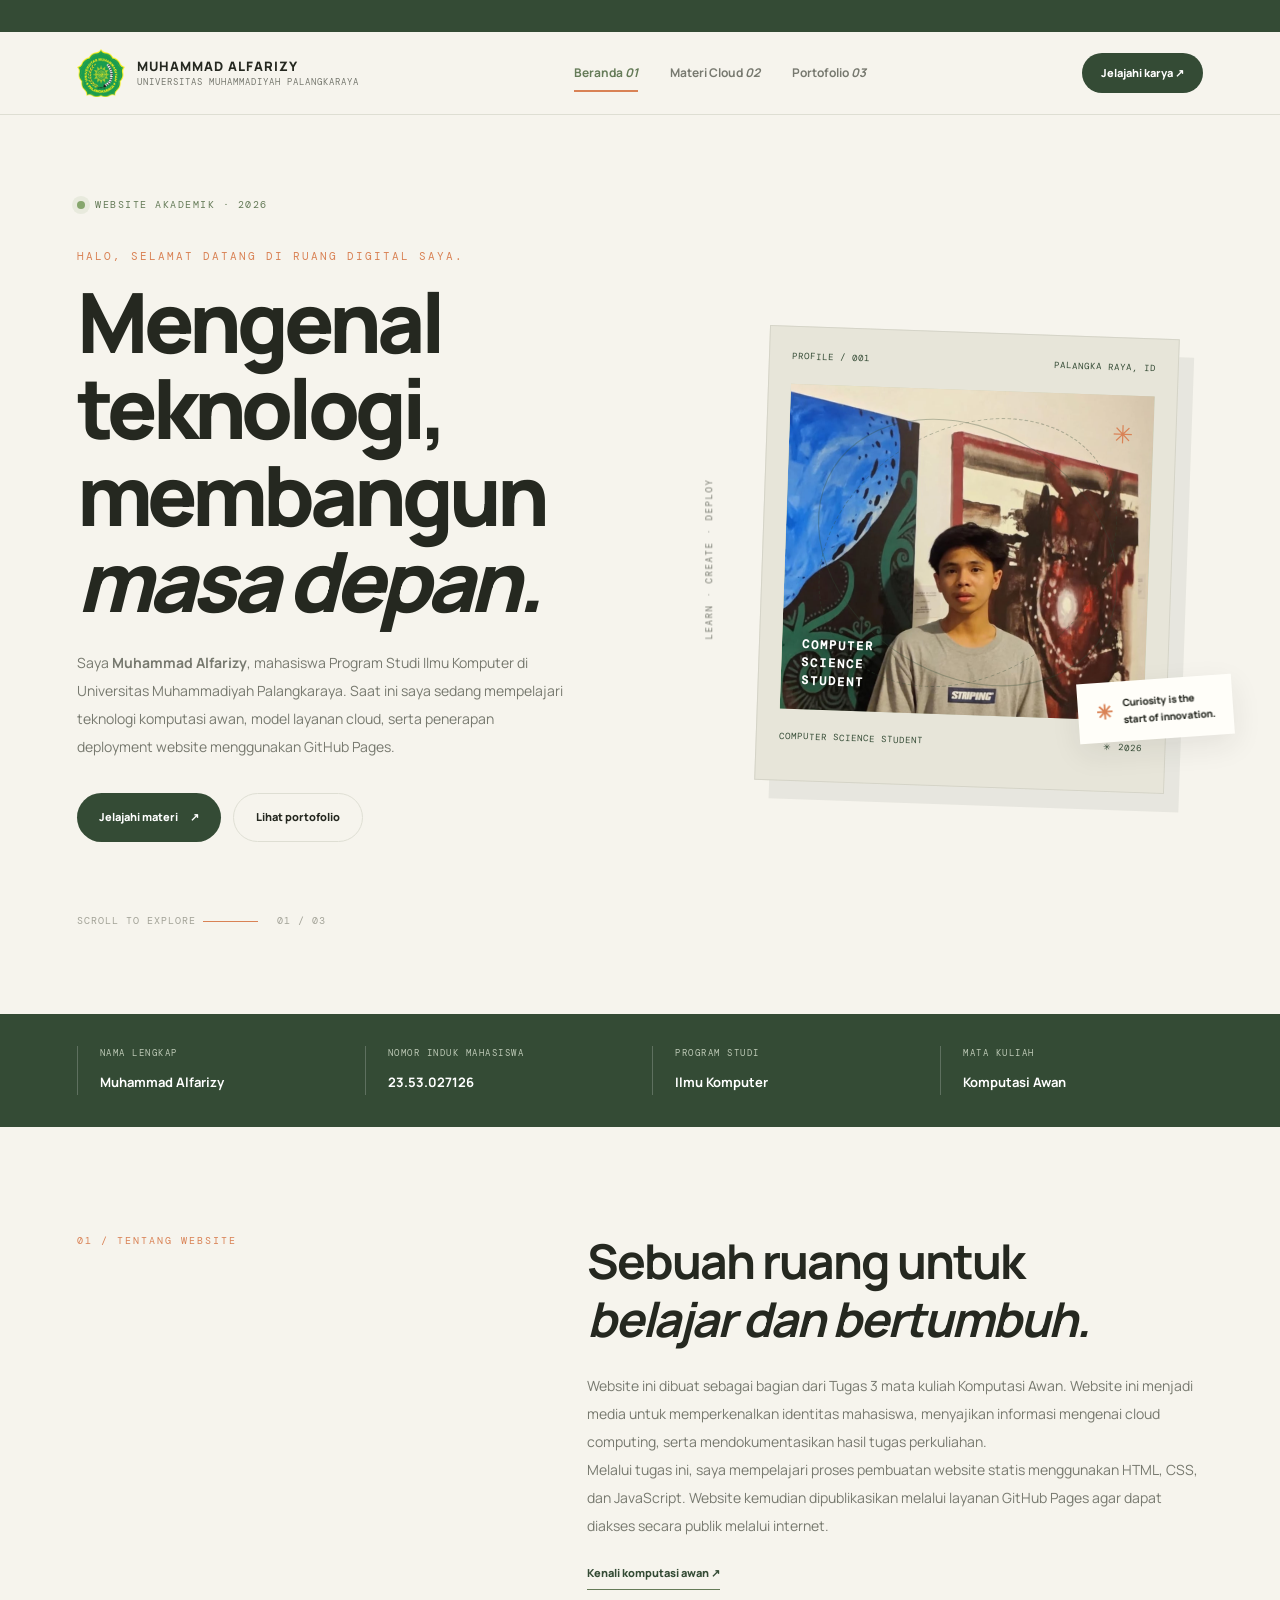
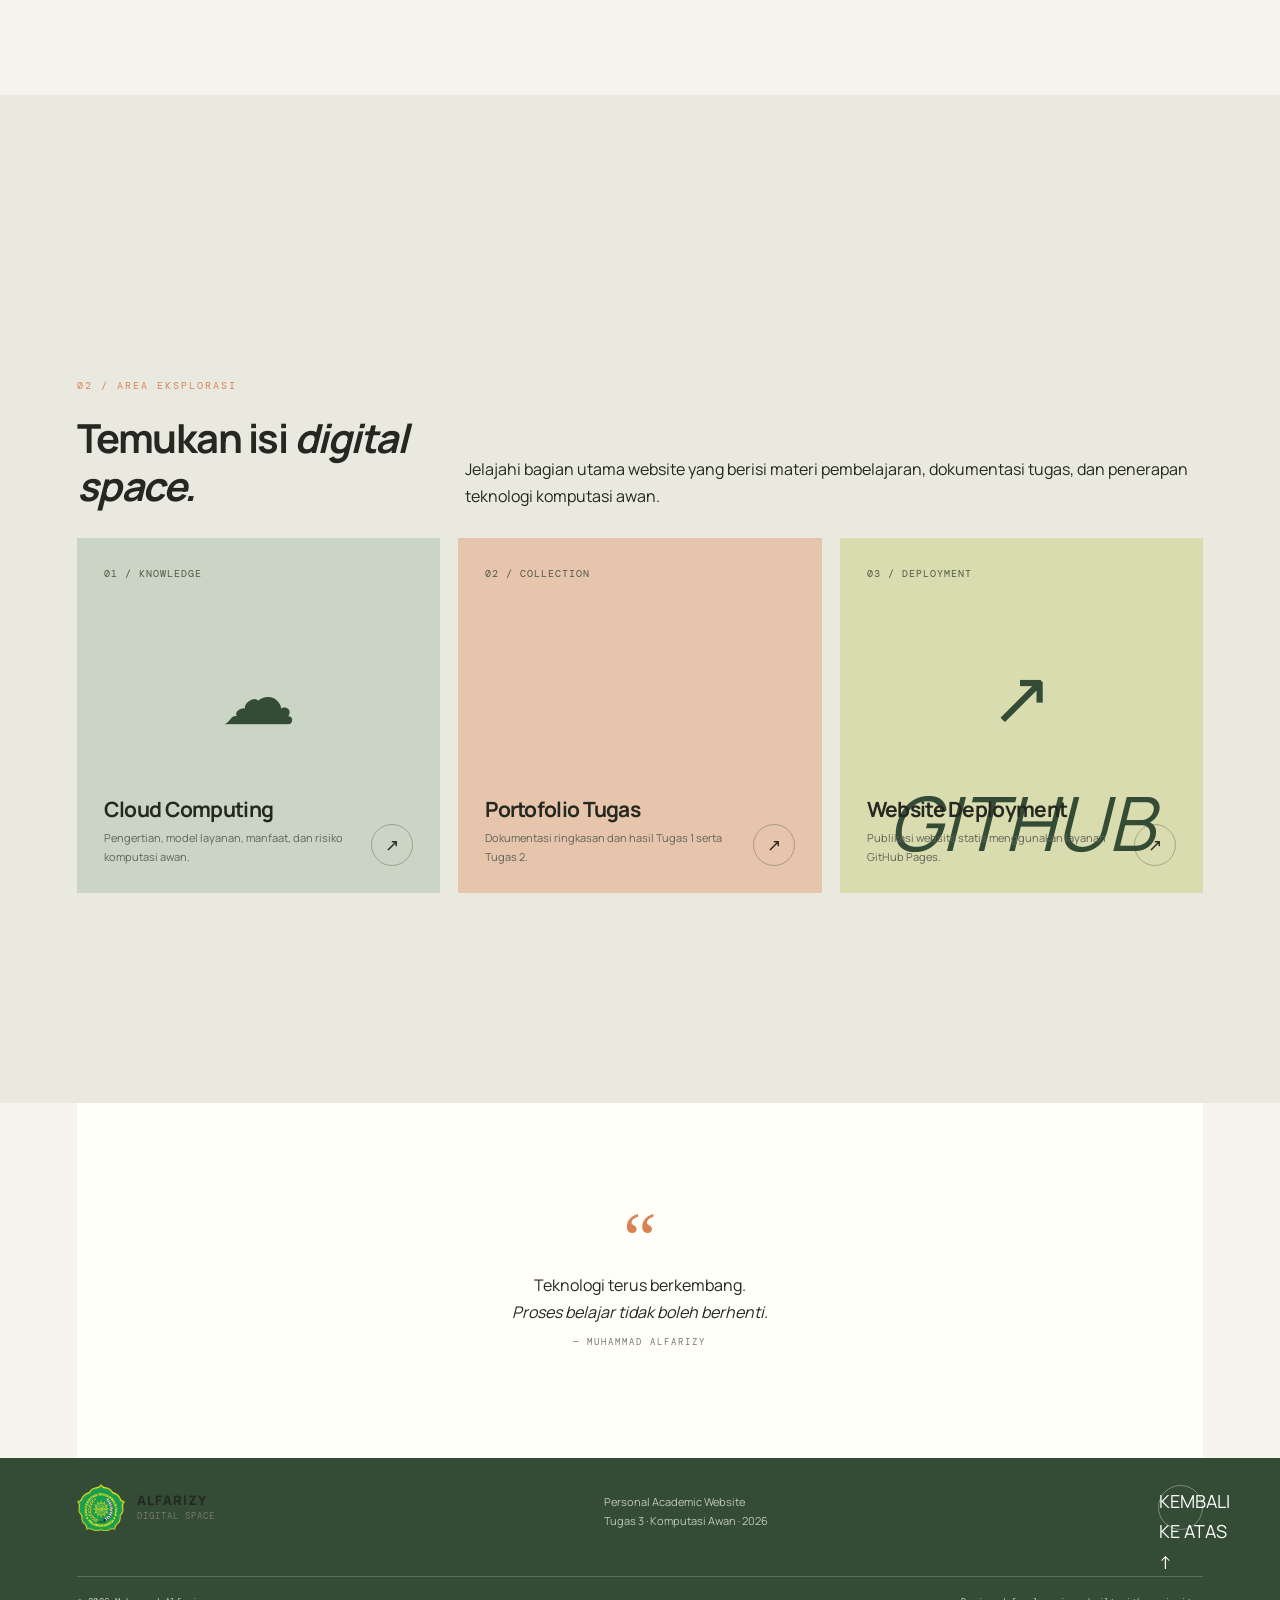
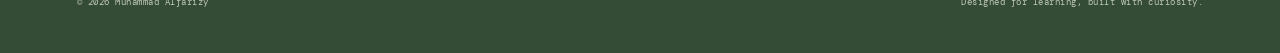
==== index.html @ 3a159091 "Add files via upload" ====
<!DOCTYPE html>
<html lang="id">
<head>
    <meta charset="UTF-8">
    <meta name="viewport" content="width=device-width, initial-scale=1.0">

    <meta name="description" content="Website akademik Muhammad Alfarizy, mahasiswa Ilmu Komputer Universitas Muhammadiyah Palangkaraya, untuk Tugas 3 mata kuliah Komputasi Awan.">

    <meta name="author" content="Muhammad Alfarizy">

    <title>Muhammad Alfarizy | Digital Space</title>

    <!-- GOOGLE FONTS -->
    <link rel="preconnect" href="https://fonts.googleapis.com">
    <link rel="preconnect" href="https://fonts.gstatic.com" crossorigin>

    <link href="https://fonts.googleapis.com/css2?family=DM+Mono:wght@400;500&family=Manrope:wght@400;500;600;700;800&display=swap" rel="stylesheet">

    <!-- CSS -->
    <link rel="stylesheet" href="assets/css/style.css">
</head>

<body id="top">

<div class="topline"></div>

<!-- HEADER -->
<header class="header">

    <nav class="nav wrap" aria-label="Navigasi utama">

        <!-- LOGO KAMPUS DAN IDENTITAS -->
        <a class="logo" href="index.html">

            <img
                src="assets/images/logo.png"
                alt="Logo Universitas Muhammadiyah Palangkaraya"
                class="campus-logo"
            >

            <span class="logo-text">
                MUHAMMAD ALFARIZY
                <small>UNIVERSITAS MUHAMMADIYAH PALANGKARAYA</small>
            </span>

        </a>

        <!-- TOMBOL MENU MOBILE -->
        <button
            class="menu-toggle"
            type="button"
            aria-label="Buka menu"
            aria-expanded="false">
            ☰
        </button>

        <!-- NAVIGASI -->
        <div class="nav-links">

            <a class="active" href="index.html">
                Beranda <i>01</i>
            </a>

            <a href="materi.html">
                Materi Cloud <i>02</i>
            </a>

            <a href="portofolio.html">
                Portofolio <i>03</i>
            </a>

        </div>

        <a class="nav-cta" href="portofolio.html">
            Jelajahi karya <span>↗</span>
        </a>

    </nav>

</header>

<main>

    <!-- HERO SECTION -->
    <section class="hero wrap">

        <div class="hero-main">

            <div class="micro-label">
                <span class="live-dot"></span>
                WEBSITE AKADEMIK · 2026
            </div>

            <p class="hero-kicker">
                HALO, SELAMAT DATANG DI RUANG DIGITAL SAYA.
            </p>

            <h1>
                Mengenal teknologi,<br>
                membangun <em>masa depan.</em>
            </h1>

            <p class="hero-desc">
                Saya <strong>Muhammad Alfarizy</strong>, mahasiswa
                Program Studi Ilmu Komputer di Universitas
                Muhammadiyah Palangkaraya. Saat ini saya sedang
                mempelajari teknologi komputasi awan, model layanan
                cloud, serta penerapan deployment website menggunakan
                GitHub Pages.
            </p>

            <div class="hero-buttons">

                <a class="btn btn-dark" href="materi.html">
                    Jelajahi materi <span>↗</span>
                </a>

                <a class="btn btn-line" href="portofolio.html">
                    Lihat portofolio
                </a>

            </div>

            <div class="hero-index">

                <span>SCROLL TO EXPLORE</span>

                <span class="scroll-line"></span>

                <span>01 / 03</span>

            </div>

        </div>

        <!-- FOTO PROFIL -->
        <div class="hero-side">

            <div class="visual-frame">

                <div class="frame-top">
                    <span>PROFILE / 001</span>
                    <span>PALANGKA RAYA, ID</span>
                </div>

                <div class="portrait-area">

                    <div class="portrait-orbit orbit-a"></div>
                    <div class="portrait-orbit orbit-b"></div>

                    <img
                        src="assets/images/foto alfarizyy.jpeg"
                        alt="Foto profil Muhammad Alfarizy"
                        class="profile-photo"
                    >

                    <div class="portrait-caption">
                        COMPUTER<br>
                        SCIENCE<br>
                        STUDENT
                    </div>

                    <div class="tiny-star">✳</div>

                </div>

                <div class="frame-bottom">
                    <span>COMPUTER SCIENCE STUDENT</span>
                    <span>✳ 2026</span>
                </div>

            </div>

            <div class="side-note">

                <span class="note-mark">✳</span>

                <span>
                    Curiosity is the<br>
                    start of innovation.
                </span>

            </div>

            <div class="vertical-text">
                LEARN · CREATE · DEPLOY
            </div>

        </div>

    </section>

    <!-- IDENTITAS MAHASISWA -->
    <section class="identity-band">

        <div class="wrap identity-grid">

            <div>
                <span class="data-label">NAMA LENGKAP</span>
                <strong>Muhammad Alfarizy</strong>
            </div>

            <div>
                <span class="data-label">NOMOR INDUK MAHASISWA</span>
                <strong>23.53.027126</strong>
            </div>

            <div>
                <span class="data-label">PROGRAM STUDI</span>
                <strong>Ilmu Komputer</strong>
            </div>

            <div>
                <span class="data-label">MATA KULIAH</span>
                <strong>Komputasi Awan</strong>
            </div>

        </div>

    </section>

    <!-- TENTANG WEBSITE -->
    <section class="about wrap section-space">

        <div class="section-tag">
            <span>01</span> / TENTANG WEBSITE
        </div>

        <div class="about-content">

            <h2>
                Sebuah ruang untuk<br>
                <em>belajar dan bertumbuh.</em>
            </h2>

            <div class="about-copy">

                <p>
                    Website ini dibuat sebagai bagian dari Tugas 3
                    mata kuliah Komputasi Awan. Website ini menjadi
                    media untuk memperkenalkan identitas mahasiswa,
                    menyajikan informasi mengenai cloud computing,
                    serta mendokumentasikan hasil tugas perkuliahan.
                </p>

                <p>
                    Melalui tugas ini, saya mempelajari proses
                    pembuatan website statis menggunakan HTML,
                    CSS, dan JavaScript. Website kemudian
                    dipublikasikan melalui layanan GitHub Pages
                    agar dapat diakses secara publik melalui internet.
                </p>

                <a class="under-link" href="materi.html">
                    Kenali komputasi awan <span>↗</span>
                </a>

            </div>

        </div>

    </section>

    <!-- AREA EKSPLORASI -->
    <section class="explore">

        <div class="wrap section-space">

            <div class="section-heading">

                <div>

                    <div class="section-tag">
                        <span>02</span> / AREA EKSPLORASI
                    </div>

                    <h2>
                        Temukan isi <em>digital space.</em>
                    </h2>

                </div>

                <p>
                    Jelajahi bagian utama website yang berisi
                    materi pembelajaran, dokumentasi tugas,
                    dan penerapan teknologi komputasi awan.
                </p>

            </div>

            <div class="explore-grid">

                <!-- KARTU MATERI CLOUD -->
                <a class="explore-card card-blue" href="materi.html">

                    <div class="card-number">
                        01 / KNOWLEDGE
                    </div>

                    <div class="card-art cloud-art">
                        <span>☁</span>
                        <i></i>
                        <b></b>
                    </div>

                    <div class="card-bottom">

                        <div>

                            <h3>Cloud Computing</h3>

                            <p>
                                Pengertian, model layanan,
                                manfaat, dan risiko komputasi awan.
                            </p>

                        </div>

                        <span class="circle-arrow">↗</span>

                    </div>

                </a>

                <!-- KARTU PORTOFOLIO -->
                <a class="explore-card card-orange" href="portofolio.html">

                    <div class="card-number">
                        02 / COLLECTION
                    </div>

                    <div class="card-art stack-art">
                        <span></span>
                        <span></span>
                        <span></span>
                    </div>

                    <div class="card-bottom">

                        <div>

                            <h3>Portofolio Tugas</h3>

                            <p>
                                Dokumentasi ringkasan dan hasil
                                Tugas 1 serta Tugas 2.
                            </p>

                        </div>

                        <span class="circle-arrow">↗</span>

                    </div>

                </a>

                <!-- KARTU DEPLOYMENT -->
                <a
                    class="explore-card card-lime"
                    href="https://pages.github.com/"
                    target="_blank"
                    rel="noopener noreferrer">

                    <div class="card-number">
                        03 / DEPLOYMENT
                    </div>

                    <div class="card-art code-art">

                        <span>↗</span>

                        <i>
                            GITHUB<br>
                            PAGES<br>
                            WEB
                        </i>

                    </div>

                    <div class="card-bottom">

                        <div>

                            <h3>Website Deployment</h3>

                            <p>
                                Publikasi website statis menggunakan
                                layanan GitHub Pages.
                            </p>

                        </div>

                        <span class="circle-arrow">↗</span>

                    </div>

                </a>

            </div>

        </div>

    </section>

    <!-- QUOTE -->
    <section class="quote-section wrap">

        <span class="quote-symbol">“</span>

        <p>
            Teknologi terus berkembang.<br>
            <em>Proses belajar tidak boleh berhenti.</em>
        </p>

        <span class="quote-credit">
            — MUHAMMAD ALFARIZY
        </span>

    </section>

</main>

<!-- FOOTER -->
<footer class="footer">

    <div class="wrap footer-main">

        <!-- IDENTITAS FOOTER -->
        <a class="logo footer-logo" href="index.html">

            <img
                src="assets/images/logo.png"
                alt="Logo Universitas Muhammadiyah Palangkaraya"
                class="campus-logo"
            >

            <span class="logo-text">
                ALFARIZY
                <small>DIGITAL SPACE</small>
            </span>

        </a>

        <p>
            Personal Academic Website<br>
            Tugas 3 · Komputasi Awan · 2026
        </p>

        <a class="back-top" href="#top">
            KEMBALI KE ATAS ↑
        </a>

    </div>

    <div class="wrap footer-bottom">

        <span>© 2026 Muhammad Alfarizy</span>

        <span>
            Designed for learning, built with curiosity.
        </span>

    </div>

</footer>

<!-- JAVASCRIPT -->
<script src="assets/js/script.js"></script>

</body>
</html>
---- assets/css/style.css ----
/* =========================================
   MUHAMMAD ALFARIZY - DIGITAL SPACE
   Modern Editorial Portfolio Design
========================================= */

/* 1. ROOT & RESET */
:root {
    --bg: #f6f4ed;
    --paper: #fffef9;
    --ink: #20231f;
    --muted: #777970;
    --green: #657b58;
    --green-dark: #344b35;
    --orange: #d98255;
    --yellow: #e9c96b;
    --line: #deded3;
    --white: #ffffff;
}

* {
    margin: 0;
    padding: 0;
    box-sizing: border-box;
}

html {
    scroll-behavior: smooth;
}

body {
    background: var(--bg);
    color: var(--ink);
    font-family: "Manrope", sans-serif;
    line-height: 1.7;
    overflow-x: hidden;
}

a {
    color: inherit;
    text-decoration: none;
}

button {
    font: inherit;
}

img {
    max-width: 100%;
    display: block;
}

::selection {
    background: var(--green);
    color: white;
}

/* 2. TOPLINE */
.topline {
    min-height: 32px;
    padding: 6px 6%;
    background: var(--green-dark);
    color: white;
    font-family: "DM Mono", monospace;
    font-size: 9px;
    letter-spacing: 1.5px;
    text-align: center;
    text-transform: uppercase;
}

/* 3. HEADER & NAVIGATION */
.header {
    position: sticky;
    top: 0;
    z-index: 100;
    background: rgba(246, 244, 237, 0.94);
    border-bottom: 1px solid var(--line);
    backdrop-filter: blur(14px);
}

.nav {
    width: min(1240px, 88%);
    min-height: 82px;
    margin: auto;
    display: flex;
    align-items: center;
    justify-content: space-between;
    gap: 25px;
}

.logo {
    display: flex;
    align-items: center;
    gap: 11px;
    font-size: 17px;
    font-weight: 800;
    letter-spacing: -0.7px;
}

.logo-icon {
    width: 38px;
    height: 38px;
    display: grid;
    place-items: center;
    background: var(--green-dark);
    color: white;
    font-family: "DM Mono", monospace;
    font-size: 13px;
    border-radius: 50%;
}

.nav-links {
    display: flex;
    align-items: center;
    gap: 34px;
}

.nav-links a {
    color: var(--muted);
    font-size: 12px;
    font-weight: 700;
    transition: color 0.25s ease;
}

.nav-links a:hover,
.nav-links a.active {
    color: var(--green);
}

.nav-cta {
    padding: 11px 19px;
    background: var(--green-dark);
    color: white;
    border-radius: 30px;
    font-size: 11px;
    font-weight: 800;
    transition: 0.25s ease;
}

.nav-cta:hover {
    background: var(--orange);
    transform: translateY(-2px);
}

.menu-toggle {
    display: none;
    width: 40px;
    height: 40px;
    border: 1px solid var(--line);
    border-radius: 50%;
    background: transparent;
    color: var(--ink);
    font-size: 22px;
    cursor: pointer;
}

/* 4. GENERAL WRAPPER */
.wrap {
    width: min(1240px, 88%);
    margin: 0 auto;
}

/* 5. HERO SECTION */
.hero {
    min-height: 660px;
    display: grid;
    grid-template-columns: 1.1fr 0.9fr;
    align-items: center;
    gap: 75px;
    padding-top: 75px;
    padding-bottom: 85px;
}

.hero-main {
    animation: fadeUp 0.8s ease both;
}

.micro-label {
    display: inline-flex;
    align-items: center;
    gap: 10px;
    font-family: "DM Mono", monospace;
    font-size: 10px;
    letter-spacing: 1.5px;
    color: var(--green);
    text-transform: uppercase;
}

.live-dot {
    width: 8px;
    height: 8px;
    background: #86a66d;
    border-radius: 50%;
    box-shadow: 0 0 0 5px #86a66d20;
}

.hero-kicker {
    margin-top: 30px;
    margin-bottom: 12px;
    color: var(--orange);
    font-family: "DM Mono", monospace;
    font-size: 11px;
    letter-spacing: 2px;
    text-transform: uppercase;
}

.hero h1 {
    max-width: 720px;
    font-size: clamp(48px, 6.5vw, 88px);
    line-height: 1.04;
    letter-spacing: -5px;
    font-weight: 800;
}

.hero h1 span {
    color: var(--green);
    font-family: Georgia, serif;
    font-style: italic;
    font-weight: 400;
}

.hero-desc {
    max-width: 490px;
    margin-top: 25px;
    color: var(--muted);
    font-size: 14px;
    line-height: 2;
}

.hero-buttons {
    display: flex;
    flex-wrap: wrap;
    gap: 12px;
    margin-top: 32px;
}

/* 6. BUTTONS */
.btn {
    display: inline-flex;
    align-items: center;
    justify-content: center;
    gap: 12px;
    padding: 14px 22px;
    border-radius: 40px;
    font-size: 11px;
    font-weight: 800;
    transition: 0.25s ease;
}

.btn-dark {
    background: var(--green-dark);
    color: white;
}

.btn-dark:hover {
    background: var(--orange);
    transform: translateY(-3px);
}

.btn-line {
    border: 1px solid var(--line);
    color: var(--ink);
    background: transparent;
}

.btn-line:hover {
    border-color: var(--green);
    color: var(--green);
    transform: translateY(-3px);
}

.hero-index {
    margin-top: 70px;
    color: #a3a398;
    font-family: "DM Mono", monospace;
    font-size: 10px;
    letter-spacing: 1px;
}

.scroll-line {
    display: inline-block;
    width: 55px;
    height: 1px;
    margin-right: 12px;
    vertical-align: middle;
    background: var(--orange);
}

/* 7. HERO VISUAL */
.hero-side {
    min-height: 490px;
    position: relative;
    display: flex;
    align-items: center;
    justify-content: center;
    animation: fadeUp 1s ease both;
}

.visual-frame {
    width: 100%;
    max-width: 410px;
    min-height: 455px;
    position: relative;
    padding: 22px;
    background: #e7e5d9;
    border: 1px solid #d5d4c8;
    transform: rotate(2deg);
    box-shadow: 15px 18px 0 rgba(50, 65, 45, 0.07);
}

.frame-top,
.frame-bottom {
    display: flex;
    justify-content: space-between;
    align-items: center;
    color: var(--green-dark);
    font-family: "DM Mono", monospace;
    font-size: 9px;
    letter-spacing: 1px;
}

.portrait-area {
    height: 325px;
    margin: 20px 0;
    position: relative;
    overflow: hidden;
    display: flex;
    align-items: center;
    justify-content: center;
    background: #c9d0b9;
}

.portrait-area img {
    width: 100%;
    height: 100%;
    object-fit: cover;
}

.portrait-orbit {
    position: absolute;
    width: 245px;
    height: 245px;
    border: 1px solid rgba(52, 75, 53, 0.3);
    border-radius: 50%;
}

.orbit-a {
    transform: rotate(30deg) scaleX(1.3);
}

.orbit-b {
    transform: rotate(-35deg) scaleX(1.3);
    border-style: dashed;
}

.portrait-monogram {
    position: relative;
    z-index: 2;
    color: var(--green-dark);
    font-family: Georgia, serif;
    font-size: 100px;
    font-style: italic;
    letter-spacing: -10px;
}

.portrait-caption {
    position: absolute;
    bottom: 20px;
    left: 20px;
    z-index: 3;
    color: var(--green-dark);
    font-family: "DM Mono", monospace;
    font-size: 9px;
    letter-spacing: 1px;
}

.tiny-star {
    position: absolute;
    top: 18px;
    right: 20px;
    color: var(--orange);
    font-size: 25px;
}

.side-note {
    position: absolute;
    z-index: 4;
    right: -30px;
    bottom: 65px;
    padding: 13px 18px;
    background: var(--paper);
    box-shadow: 0 10px 30px #20231f15;
    display: flex;
    align-items: center;
    gap: 10px;
    font-size: 10px;
    font-weight: 800;
    transform: rotate(-4deg);
}

.note-mark {
    color: var(--orange);
    font-size: 20px;
}

.vertical-text {
    position: absolute;
    left: -28px;
    top: 50%;
    color: var(--muted);
    font-family: "DM Mono", monospace;
    font-size: 9px;
    letter-spacing: 2px;
    writing-mode: vertical-rl;
    transform: translateY(-50%) rotate(180deg);
}

/* 8. IDENTITY BAND */
.identity-band {
    padding: 32px 0;
    background: var(--green-dark);
    color: white;
}

.identity-grid {
    display: grid;
    grid-template-columns: repeat(4, 1fr);
    gap: 25px;
}

.identity-grid > div {
    padding-left: 22px;
    border-left: 1px solid #ffffff35;
}

.data-label {
    display: block;
    margin-bottom: 7px;
    color: #bdc9b6;
    font-family: "DM Mono", monospace;
    font-size: 9px;
    letter-spacing: 1.5px;
    text-transform: uppercase;
}

.identity-grid strong {
    font-size: 13px;
    font-weight: 700;
}

/* 9. GENERAL SECTION */
.section-space {
    padding-top: 105px;
    padding-bottom: 105px;
}

.section-tag {
    display: inline-block;
    margin-bottom: 20px;
    color: var(--orange);
    font-family: "DM Mono", monospace;
    font-size: 10px;
    letter-spacing: 2px;
    text-transform: uppercase;
}

/* 10. ABOUT SECTION */
.about {
    display: grid;
    grid-template-columns: 0.8fr 1.2fr;
    gap: 100px;
    align-items: start;
}

.about-content h2 {
    max-width: 680px;
    margin-bottom: 25px;
    font-size: clamp(30px, 4vw, 48px);
    line-height: 1.2;
    letter-spacing: -2px;
}

.about-content h2 span {
    color: var(--green);
    font-family: Georgia, serif;
    font-style: italic;
    font-weight: 400;
}

.about-copy {
    max-width: 650px;
    color: var(--muted);
    font-size: 14px;
    line-height: 2;
}

.under-link {
    display: inline-block;
    margin-top: 22px;
    padding-bottom: 5px;
    border-bottom: 1px solid var(--green);
    color: var(--green-dark);
    font-size: 11px;
    font-weight: 800;
    transition: 0.2s;
}

.under-link:hover {
    color: var(--orange);
    border-color: var(--orange);
}

/* 11. EXPLORE SECTION */
.explore {
    padding-top: 95px;
    padding-bottom: 105px;
    background: #eae9df;
}

.section-heading {
    display: flex;
    align-items: end;
    justify-content: space-between;
    gap: 25px;
    margin-bottom: 38px;
}

.section-heading h2 {
    max-width: 580px;
    font-size: clamp(35px, 4.5vw, 55px);
    line-height: 1.15;
    letter-spacing: -2.5px;
}

.section-heading h2 span {
    color: var(--green);
    font-family: Georgia, serif;
    font-style: italic;
    font-weight: 400;
}

.explore-grid {
    display: grid;
    grid-template-columns: repeat(3, 1fr);
    gap: 18px;
}

.explore-card {
    min-height: 355px;
    position: relative;
    display: flex;
    flex-direction: column;
    justify-content: space-between;
    padding: 27px;
    overflow: hidden;
    transition: transform 0.3s ease, box-shadow 0.3s ease;
}

.explore-card:hover {
    transform: translateY(-8px);
    box-shadow: 0 20px 35px #20231f15;
}

.card-blue {
    background: #cbd5c5;
}

.card-orange {
    background: #e7c5ad;
}

.card-lime {
    background: #d9dcae;
}

.card-number {
    position: relative;
    z-index: 2;
    font-family: "DM Mono", monospace;
    font-size: 10px;
    letter-spacing: 1px;
    color: #4e5947;
}

.card-art {
    height: 115px;
    display: grid;
    place-items: center;
    font-size: 75px;
    color: var(--green-dark);
    transition: transform 0.4s ease;
}

.explore-card:hover .card-art {
    transform: scale(1.1) rotate(-5deg);
}

.card-bottom {
    position: relative;
    z-index: 2;
    display: flex;
    align-items: end;
    justify-content: space-between;
    gap: 12px;
}

.card-bottom h3 {
    font-size: 21px;
    line-height: 1.25;
    letter-spacing: -0.7px;
}

.card-bottom p {
    margin-top: 7px;
    color: #5f6458;
    font-size: 11px;
}

.circle-arrow {
    flex-shrink: 0;
    width: 42px;
    height: 42px;
    display: grid;
    place-items: center;
    border: 1px solid #344b3555;
    border-radius: 50%;
    font-size: 17px;
    transition: 0.25s;
}

.explore-card:hover .circle-arrow {
    background: var(--green-dark);
    color: white;
}

.cloud-art,
.stack-art,
.code-art {
    display: grid;
    place-items: center;
}

/* 12. QUOTE SECTION */
.quote-section {
    padding: 105px 20px;
    text-align: center;
    background: var(--paper);
}

.quote-symbol {
    color: var(--orange);
    font-family: Georgia, serif;
    font-size: 75px;
    line-height: 0.8;
}

.quote-section blockquote {
    max-width: 760px;
    margin: 20px auto;
    font-family: Georgia, serif;
    font-size: clamp(24px, 3.5vw, 39px);
    font-style: italic;
    line-height: 1.5;
}

.quote-credit {
    color: var(--muted);
    font-family: "DM Mono", monospace;
    font-size: 9px;
    letter-spacing: 2px;
    text-transform: uppercase;
}

/* 13. FOOTER */
.footer {
    padding-top: 55px;
    background: var(--green-dark);
    color: white;
}

.footer-main {
    display: flex;
    align-items: center;
    justify-content: space-between;
    gap: 25px;
    padding-bottom: 45px;
}

.footer-logo {
    font-size: 20px;
    font-weight: 800;
}

.footer-main p {
    max-width: 350px;
    margin-top: 10px;
    color: #c0c9bb;
    font-size: 11px;
}

.back-top {
    width: 45px;
    height: 45px;
    display: grid;
    place-items: center;
    border: 1px solid #ffffff55;
    border-radius: 50%;
    color: white;
    font-size: 18px;
    transition: 0.25s;
}

.back-top:hover {
    background: white;
    color: var(--green-dark);
}

.footer-bottom {
    padding: 18px 0;
    border-top: 1px solid #ffffff30;
    display: flex;
    justify-content: space-between;
    gap: 15px;
    color: #c0c9bb;
    font-family: "DM Mono", monospace;
    font-size: 9px;
    letter-spacing: 0.5px;
}

/* 14. ANIMATION */
@keyframes fadeUp {
    from {
        opacity: 0;
        transform: translateY(25px);
    }

    to {
        opacity: 1;
        transform: translateY(0);
    }
}

/* 15. TABLET */
@media (max-width: 900px) {
    .hero {
        grid-template-columns: 1fr 0.9fr;
        gap: 30px;
    }

    .hero h1 {
        font-size: clamp(45px, 6vw, 65px);
        letter-spacing: -3px;
    }

    .about {
        gap: 45px;
    }

    .explore-grid {
        grid-template-columns: repeat(2, 1fr);
    }

    .identity-grid {
        grid-template-columns: repeat(2, 1fr);
        row-gap: 25px;
    }
}

/* 16. HANDPHONE */
@media (max-width: 650px) {
    .topline {
        font-size: 8px;
        letter-spacing: 1px;
    }

    .nav,
    .wrap {
        width: 90%;
    }

    .nav {
        min-height: 70px;
    }

    .logo {
        font-size: 14px;
    }

    .logo-icon {
        width: 34px;
        height: 34px;
    }

    .menu-toggle {
        display: block;
    }

    .nav-cta {
        display: none;
    }

    .nav-links {
        position: absolute;
        top: 70px;
        left: 0;
        right: 0;
        display: none;
        flex-direction: column;
        align-items: flex-start;
        gap: 20px;
        padding: 25px 5%;
        background: var(--paper);
        border-bottom: 1px solid var(--line);
        box-shadow: 0 15px 25px #20231f10;
    }

    .nav-links.open {
        display: flex;
    }

    .nav-links a {
        font-size: 13px;
    }

    .hero {
        min-height: auto;
        grid-template-columns: 1fr;
        gap: 25px;
        padding-top: 65px;
        padding-bottom: 65px;
    }

    .hero h1 {
        font-size: clamp(45px, 12vw, 65px);
        letter-spacing: -3px;
    }

    .hero-desc {
        font-size: 13px;
    }

    .hero-index {
        margin-top: 40px;
    }

    .hero-side {
        min-height: 420px;
        margin: 10px 12px;
    }

    .visual-frame {
        max-width: 340px;
        min-height: 390px;
    }

    .portrait-area {
        height: 270px;
    }

    .portrait-monogram {
        font-size: 80px;
    }

    .side-note {
        right: -10px;
        bottom: 50px;
    }

    .vertical-text {
        left: -18px;
    }

    .identity-band {
        padding: 30px 0;
    }

    .identity-grid {
        grid-template-columns: 1fr 1fr;
        gap: 25px 12px;
    }

    .identity-grid > div {
        padding-left: 12px;
    }

    .identity-grid strong {
        font-size: 11px;
    }

    .section-space {
        padding-top: 70px;
        padding-bottom: 70px;
    }

    .about {
        grid-template-columns: 1fr;
        gap: 20px;
    }

    .about-content h2 {
        font-size: 35px;
    }

    .about-copy {
        font-size: 13px;
    }

    .explore {
        padding-top: 70px;
        padding-bottom: 70px;
    }

    .section-heading {
        display: block;
    }

    .section-heading h2 {
        font-size: 38px;
    }

    .explore-grid {
        grid-template-columns: 1fr;
        gap: 14px;
    }

    .explore-card {
        min-height: 310px;
    }

    .quote-section {
        padding: 75px 20px;
    }

    .quote-section blockquote {
        font-size: 25px;
    }

    .footer-main {
        align-items: flex-start;
    }

    .footer-bottom {
        flex-direction: column;
        gap: 8px;
    }
}

/* 17. HP KECIL */
@media (max-width: 380px) {
    .hero h1 {
        font-size: 42px;
    }

    .hero-buttons {
        flex-direction: column;
        align-items: stretch;
    }

    .btn {
        width: 100%;
    }

    .visual-frame {
        padding: 15px;
    }

    .identity-grid {
        grid-template-columns: 1fr;
    }
}


/* =========================================
   HALAMAN MATERI KOMPUTASI AWAN
   Muhammad Alfarizy
========================================= */

:root {
    --bg: #f6f4ed;
    --paper: #fffef9;
    --ink: #252820;
    --muted: #77796f;
    --green: #657b58;
    --green-dark: #344b35;
    --orange: #d98255;
    --line: #deded3;
    --soft: #eae9df;
}

* {
    margin: 0;
    padding: 0;
    box-sizing: border-box;
}

html {
    scroll-behavior: smooth;
}

body {
    background: var(--bg);
    color: var(--ink);
    font-family: "Manrope", "Segoe UI", sans-serif;
    line-height: 1.7;
}

a {
    color: inherit;
    text-decoration: none;
}

/* HEADER */
.site-header {
    position: sticky;
    top: 0;
    z-index: 100;
    height: 78px;
    background: rgba(246, 244, 237, 0.96);
    border-bottom: 1px solid var(--line);
    backdrop-filter: blur(12px);
}

.container {
    width: min(1180px, 88%);
    margin: auto;
}

.navbar {
    height: 100%;
    display: flex;
    align-items: center;
    justify-content: space-between;
}

.brand {
    display: flex;
    align-items: center;
    gap: 10px;
    font-size: 18px;
    font-weight: 800;
    letter-spacing: -0.7px;
}

.brand-mark {
    width: 37px;
    height: 37px;
    display: grid;
    place-items: center;
    background: var(--green-dark);
    color: white;
    border-radius: 50%;
    font-family: Georgia, serif;
    font-size: 17px;
}

.brand-dot {
    color: var(--orange);
    margin-left: -10px;
}

.nav-links {
    display: flex;
    align-items: center;
    gap: 32px;
}

.nav-links a {
    color: var(--muted);
    font-size: 12px;
    font-weight: 700;
    transition: 0.25s;
}

.nav-links a:hover,
.nav-links a.active {
    color: var(--green);
}

.nav-links a.active {
    position: relative;
}

.nav-links a.active::after {
    content: "";
    position: absolute;
    left: 0;
    bottom: -9px;
    width: 100%;
    height: 2px;
    background: var(--orange);
}

.menu-toggle {
    display: none;
    width: 40px;
    height: 40px;
    border: 1px solid var(--line);
    border-radius: 50%;
    background: transparent;
    font-size: 21px;
    cursor: pointer;
}

/* HERO MATERI */
.page-hero {
    position: relative;
    overflow: hidden;
    padding: 95px 0 90px;
    background: var(--soft);
    border-bottom: 1px solid var(--line);
}

.page-hero::after {
    content: "CLOUD";
    position: absolute;
    right: 3%;
    bottom: -48px;
    color: rgba(101, 123, 88, 0.08);
    font-family: Georgia, serif;
    font-size: clamp(100px, 20vw, 250px);
    font-weight: bold;
    line-height: 1;
    pointer-events: none;
}

.eyebrow {
    position: relative;
    z-index: 1;
    margin-bottom: 15px;
    color: var(--orange);
    font-family: "DM Mono", monospace;
    font-size: 10px;
    font-weight: 700;
    letter-spacing: 2px;
}

.page-hero h1 {
    position: relative;
    z-index: 1;
    max-width: 750px;
    margin-bottom: 20px;
    font-size: clamp(42px, 6vw, 72px);
    line-height: 1.12;
    letter-spacing: -3.5px;
}

.page-hero h1 span {
    color: var(--green);
    font-family: Georgia, serif;
    font-weight: 400;
    font-style: italic;
}

.page-hero p:last-child {
    position: relative;
    z-index: 1;
    max-width: 600px;
    color: var(--muted);
    font-size: 14px;
    line-height: 1.9;
}

/* KONTEN UTAMA */
.content-section {
    padding-top: 75px;
    padding-bottom: 100px;
}

/* PANEL PENGERTIAN */
.content-panel {
    padding: 35px;
    background: var(--paper);
    border: 1px solid var(--line);
    border-radius: 3px;
    transition: 0.3s;
}

.content-panel:hover {
    box-shadow: 0 15px 35px rgba(37, 40, 32, 0.06);
}

.content-panel h2 {
    margin-bottom: 15px;
    font-size: 28px;
    line-height: 1.3;
    letter-spacing: -1px;
}

.content-panel > p:last-child {
    margin-bottom: 0;
    color: var(--muted);
    font-size: 13px;
    line-height: 2;
}

/* JUDUL BAGIAN */
.section-heading {
    margin-top: 75px;
    margin-bottom: 28px;
}

.section-heading h2 {
    font-size: clamp(27px, 4vw, 40px);
    line-height: 1.2;
    letter-spacing: -1.5px;
}

/* KARTU SAAS PAAS IAAS */
.service-grid {
    display: grid;
    grid-template-columns: repeat(3, 1fr);
    gap: 18px;
}

.service-card {
    position: relative;
    min-height: 340px;
    padding: 28px;
    background: var(--paper);
    border: 1px solid var(--line);
    border-radius: 3px;
    display: flex;
    flex-direction: column;
    align-items: flex-start;
    transition: transform 0.3s, box-shadow 0.3s;
}

.service-card:hover {
    transform: translateY(-7px);
    box-shadow: 0 18px 35px rgba(37, 40, 32, 0.09);
}

.service-number {
    color: var(--orange);
    font-family: "DM Mono", monospace;
    font-size: 11px;
    letter-spacing: 1px;
}

.service-card h3 {
    margin-top: 22px;
    color: var(--green-dark);
    font-family: Georgia, serif;
    font-size: 43px;
    line-height: 1;
}

.service-subtitle {
    margin-top: 10px;
    margin-bottom: 17px;
    color: var(--orange);
    font-size: 11px;
    font-weight: 800;
}

.service-card > p:not(.service-subtitle) {
    flex: 1;
    margin-bottom: 22px;
    color: var(--muted);
    font-size: 12px;
    line-height: 1.9;
}

.example {
    display: inline-block;
    padding: 9px 12px;
    background: var(--soft);
    color: var(--green-dark);
    font-size: 10px;
    font-weight: 800;
    border-radius: 2px;
}

/* MANFAAT DAN RISIKO */
.benefit-risk-grid {
    display: grid;
    grid-template-columns: 1fr 1fr;
    gap: 18px;
    margin-top: 25px;
}

.benefit-risk-grid .content-panel {
    min-height: 280px;
}

.risk-panel {
    background: #f5e9df;
}

.check-list {
    padding-left: 20px;
    margin-top: 18px;
    color: var(--muted);
    font-size: 12px;
}

.check-list li {
    padding: 7px 0;
    line-height: 1.7;
}

.check-list li::marker {
    color: var(--green);
}

.risk-panel .check-list li::marker {
    color: var(--orange);
}

/* CATATAN */
.note {
    margin-top: 25px;
    padding: 19px 22px;
    background: #eae9df;
    border-left: 3px solid var(--green);
    color: var(--muted);
    font-size: 12px;
    line-height: 1.9;
}

/* FOOTER */
.footer {
    padding: 25px 0;
    background: var(--green-dark);
    color: #e9ede5;
    font-size: 11px;
}

.footer-inner {
    display: flex;
    align-items: center;
    justify-content: space-between;
    gap: 15px;
}

/* ANIMASI */
@keyframes fadeIn {
    from {
        opacity: 0;
        transform: translateY(18px);
    }

    to {
        opacity: 1;
        transform: translateY(0);
    }
}

.page-hero .container,
.content-section > * {
    animation: fadeIn 0.65s ease both;
}

/* TABLET */
@media (max-width: 850px) {
    .service-grid {
        grid-template-columns: repeat(2, 1fr);
    }

    .service-card:last-child {
        grid-column: span 2;
    }

    .service-card {
        min-height: 300px;
    }
}

/* HANDPHONE */
@media (max-width: 600px) {
    .container {
        width: 90%;
    }

    .site-header {
        height: 68px;
    }

    .brand {
        font-size: 16px;
    }

    .menu-toggle {
        display: block;
    }

    .nav-links {
        position: absolute;
        top: 68px;
        left: 0;
        right: 0;
        display: none;
        flex-direction: column;
        align-items: flex-start;
        gap: 20px;
        padding: 24px 5%;
        background: var(--paper);
        border-bottom: 1px solid var(--line);
        box-shadow: 0 12px 25px rgba(37, 40, 32, 0.08);
    }

    .nav-links.open {
        display: flex;
    }

    .nav-links a.active::after {
        display: none;
    }

    .page-hero {
        padding: 65px 0;
    }

    .page-hero h1 {
        font-size: 43px;
        letter-spacing: -2px;
    }

    .page-hero p:last-child {
        font-size: 12px;
    }

    .page-hero::after {
        font-size: 110px;
        bottom: -15px;
    }

    .content-section {
        padding-top: 45px;
        padding-bottom: 65px;
    }

    .content-panel {
        padding: 24px;
    }

    .content-panel h2 {
        font-size: 23px;
    }

    .section-heading {
        margin-top: 55px;
        margin-bottom: 22px;
    }

    .service-grid {
        grid-template-columns: 1fr;
    }

    .service-card:last-child {
        grid-column: auto;
    }

    .service-card {
        min-height: auto;
        padding: 25px;
    }

    .service-card > p:not(.service-subtitle) {
        flex: initial;
    }

    .benefit-risk-grid {
        grid-template-columns: 1fr;
    }

    .benefit-risk-grid .content-panel {
        min-height: auto;
    }

    .note {
        padding: 16px;
    }

    .footer-inner {
        flex-direction: column;
        align-items: flex-start;
        gap: 5px;
    }
}

/* AKSESIBILITAS ANIMASI */
@media (prefers-reduced-motion: reduce) {
    *,
    *::before,
    *::after {
        scroll-behavior: auto !important;
        animation-duration: 0.01ms !important;
        transition-duration: 0.01ms !important;
    }
}


/* ================================
   HALAMAN PORTOFOLIO TUGAS
================================ */

.portfolio-list {
  display: grid;
  grid-template-columns: repeat(2, minmax(0, 1fr));
  gap: 24px;
  margin-bottom: 35px;
}

.portfolio-card {
  display: flex;
  flex-direction: column;
  min-height: 280px;
  padding: 30px;
  background: var(--paper);
  border: 1px solid var(--line);
  border-radius: 18px;
  transition: transform 0.3s ease, box-shadow 0.3s ease;
}

.portfolio-card:hover {
  transform: translateY(-6px);
  box-shadow: 0 15px 35px rgba(35, 55, 43, 0.09);
}

.portfolio-top {
  display: flex;
  align-items: center;
  justify-content: space-between;
  margin-bottom: 28px;
}

.tag {
  display: inline-block;
  padding: 7px 13px;
  color: var(--green-dark);
  background: var(--soft);
  border-radius: 30px;
  font-size: 11px;
  font-weight: 700;
  letter-spacing: 1px;
}

.portfolio-symbol {
  color: var(--orange);
  font-size: 30px;
  font-weight: 700;
}

.portfolio-card h2 {
  margin-bottom: 12px;
  color: var(--ink);
  font-size: 24px;
}

.portfolio-card p {
  margin-bottom: 25px;
  color: var(--muted);
  font-size: 14px;
  line-height: 1.8;
}

.portfolio-bottom {
  display: flex;
  align-items: center;
  justify-content: space-between;
  gap: 12px;
  margin-top: auto;
  padding-top: 18px;
  border-top: 1px solid var(--line);
}

.muted {
  color: var(--muted);
  font-size: 12px;
}

.text-link {
  color: var(--green-dark);
  font-size: 13px;
  font-weight: 700;
  text-decoration: none;
  transition: color 0.2s ease;
}

.text-link:hover {
  color: var(--orange);
}

/* Kotak pengingat */

.callout {
  display: flex;
  align-items: center;
  justify-content: space-between;
  gap: 25px;
  padding: 30px 35px;
  background: var(--soft);
  border: 1px solid var(--line);
  border-radius: 18px;
}

.callout .eyebrow {
  margin-bottom: 10px;
}

.callout h2 {
  margin-bottom: 10px;
  color: var(--ink);
  font-size: 22px;
}

.callout p:not(.eyebrow) {
  max-width: 650px;
  color: var(--muted);
  font-size: 14px;
  line-height: 1.8;
}

.callout-icon {
  display: flex;
  flex-shrink: 0;
  align-items: center;
  justify-content: center;
  width: 58px;
  height: 58px;
  color: white;
  background: var(--green);
  border-radius: 50%;
  font-size: 27px;
}

/* Responsif untuk tablet dan HP */

@media (max-width: 850px) {
  .portfolio-list {
    grid-template-columns: 1fr;
  }

  .portfolio-card {
    min-height: 250px;
  }
}

@media (max-width: 600px) {
  .portfolio-card {
    padding: 23px;
  }

  .portfolio-card h2 {
    font-size: 21px;
  }

  .portfolio-bottom {
    align-items: flex-start;
    flex-direction: column;
  }

  .callout {
    align-items: flex-start;
    padding: 24px;
  }

  .callout h2 {
    font-size: 19px;
  }

  .callout-icon {
    width: 45px;
    height: 45px;
    font-size: 22px;
  }
}


/* FOTO PROFIL BERANDA */

.portrait-area {
    position: relative;
    overflow: hidden;
}

.profile-photo {
    position: relative;
    z-index: 1;
    display: block;
    width: 100%;
    height: 100%;
    min-height: 350px;
    object-fit: cover;
    object-position: center;
    border-radius: 4px;
}

.portrait-caption {
    position: absolute;
    z-index: 2;
    left: 20px;
    bottom: 20px;
    color: #ffffff;
    font-size: 12px;
    font-weight: 800;
    line-height: 1.5;
    letter-spacing: 2px;
    text-shadow: 0 2px 8px rgba(0, 0, 0, 0.5);
}

.portrait-orbit {
    z-index: 2;
    pointer-events: none;
}

.tiny-star {
    z-index: 3;
}

/* RESPONSIVE FOTO */

@media (max-width: 600px) {
    .profile-photo {
        min-height: 280px;
    }
}


/* LOGO KAMPUS UMPR */

.logo {
    display: inline-flex;
    align-items: center;
    gap: 12px;
    text-decoration: none;
}

.campus-logo {
    width: 48px;
    height: 48px;
    object-fit: contain;
    flex-shrink: 0;
}

.logo-text {
    display: flex;
    flex-direction: column;
    color: var(--ink);
    font-size: 13px;
    font-weight: 800;
    letter-spacing: 1px;
    line-height: 1.5;
}

.logo-text small {
    color: var(--muted);
    font-family: 'DM Mono', monospace;
    font-size: 9px;
    font-weight: 400;
    letter-spacing: 1px;
}

@media (max-width: 600px) {
    .campus-logo {
        width: 40px;
        height: 40px;
    }

    .logo-text {
        font-size: 11px;
    }
}


/* LOGO UMPR PADA HEADER MATERI */

.brand {
    display: inline-flex;
    align-items: center;
    gap: 11px;
    text-decoration: none;
}

.brand-logo {
    width: 46px;
    height: 46px;
    object-fit: contain;
    flex-shrink: 0;
}

.brand-text {
    display: flex;
    flex-direction: column;
    font-size: 12px;
    font-weight: 800;
    letter-spacing: 0.7px;
    line-height: 1.5;
    color: var(--ink);
}

.brand-text small {
    font-size: 8px;
    font-weight: 500;
    letter-spacing: 0.4px;
    color: var(--muted);
}

@media (max-width: 600px) {
    .brand-logo {
        width: 38px;
        height: 38px;
    }

    .brand-text {
        font-size: 10px;
    }

    .brand-text small {
        font-size: 7px;
    }
}


/* LOGO UMPR PADA HEADER */

.brand {
    display: inline-flex;
    align-items: center;
    gap: 11px;
    text-decoration: none;
}

.brand-logo {
    width: 46px;
    height: 46px;
    object-fit: contain;
    flex-shrink: 0;
}

.brand-text {
    display: flex;
    flex-direction: column;
    font-size: 12px;
    font-weight: 800;
    letter-spacing: 0.7px;
    line-height: 1.5;
    color: var(--ink);
}

.brand-text small {
    font-size: 8px;
    font-weight: 500;
    letter-spacing: 0.4px;
    color: var(--muted);
}

@media (max-width: 600px) {
    .brand-logo {
        width: 38px;
        height: 38px;
    }

    .brand-text {
        font-size: 10px;
    }

    .brand-text small {
        font-size: 7px;
    }
}
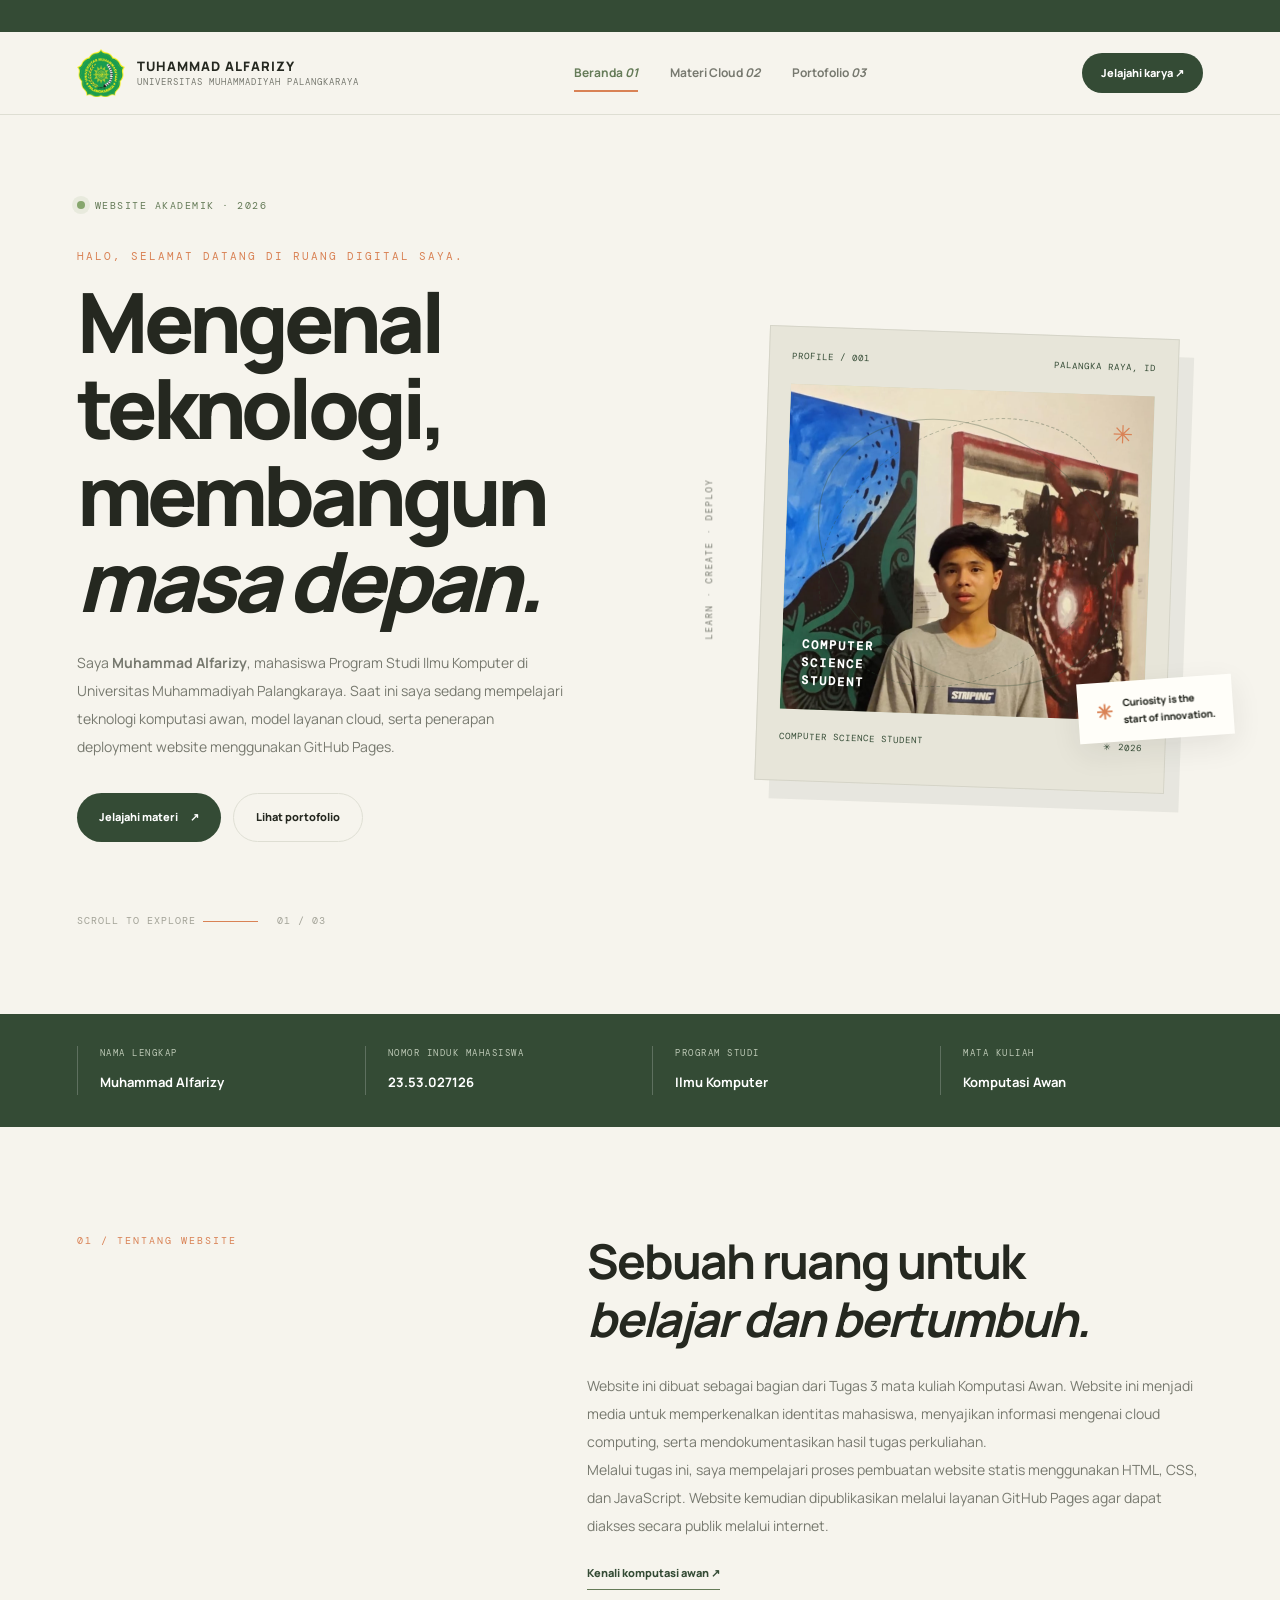
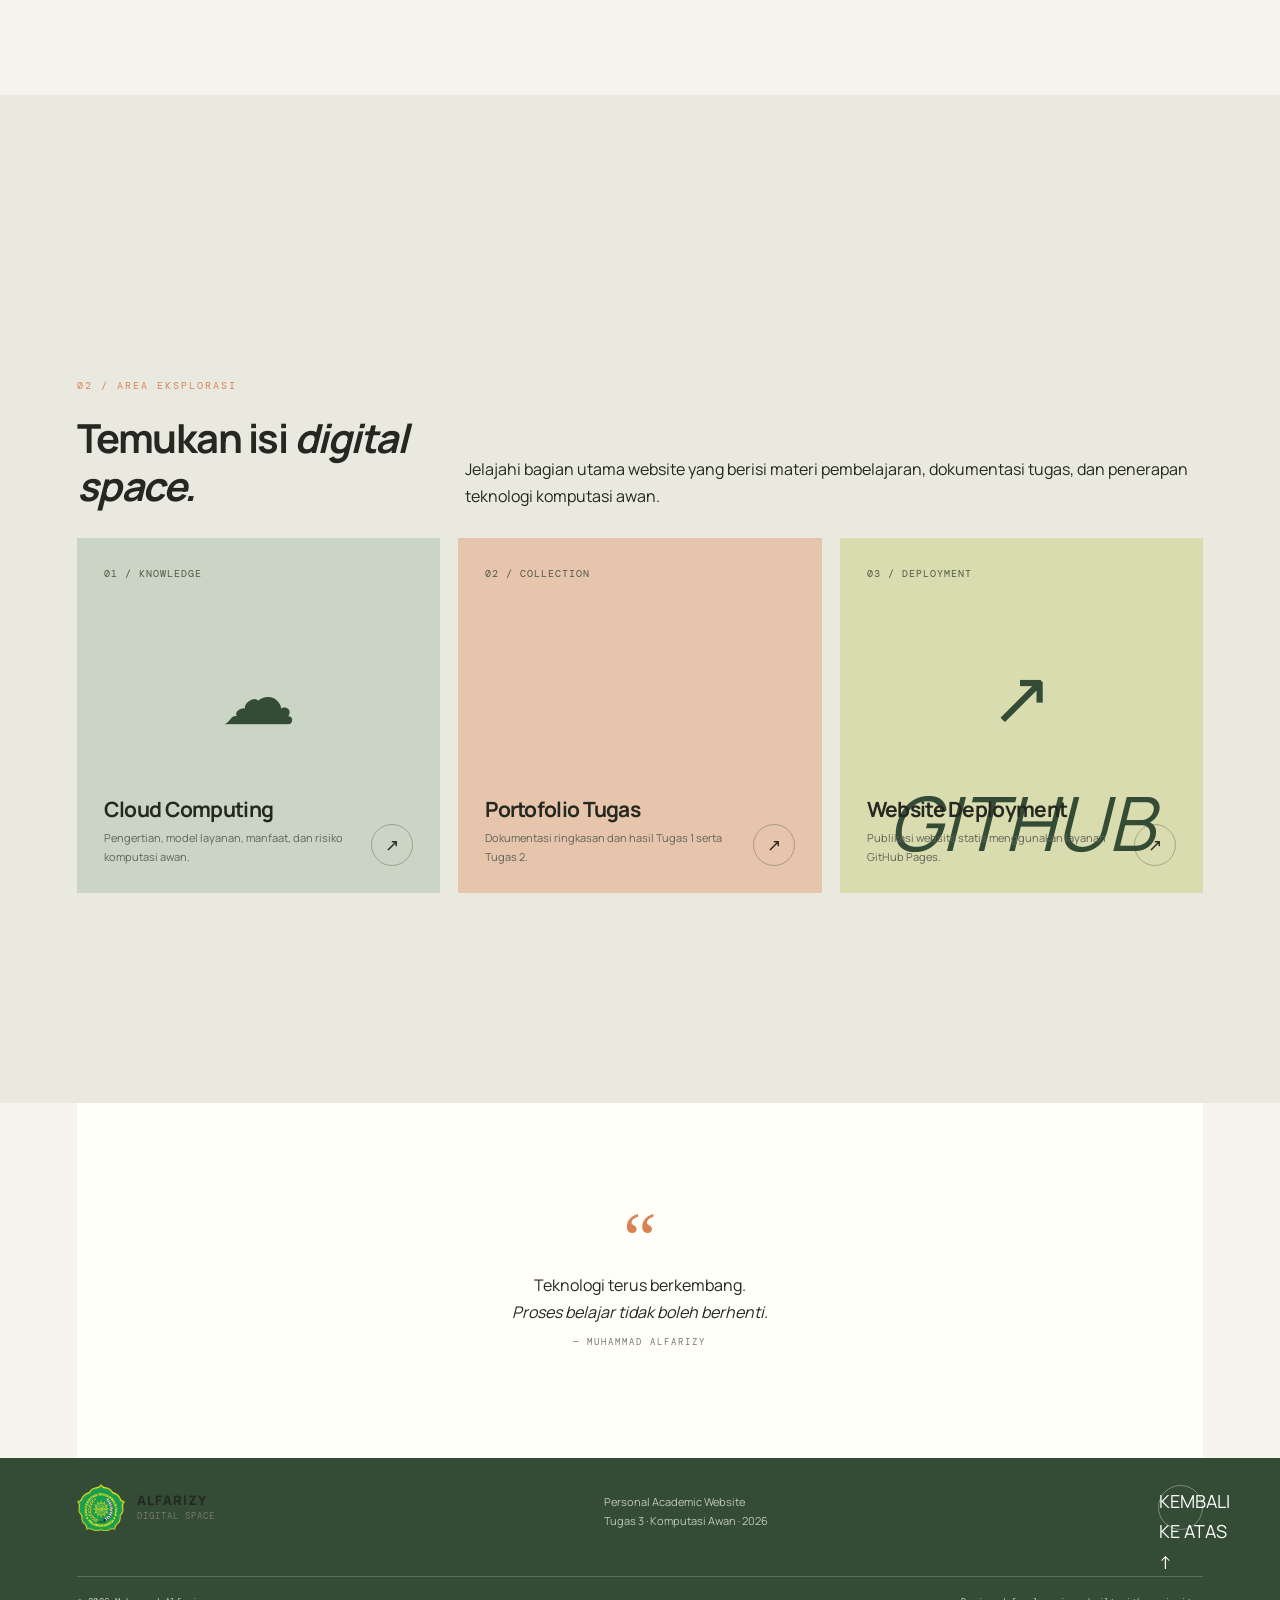
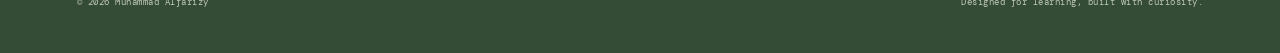
==== commit 9087622e: "Add files via upload" ====
--- a/index.html
+++ b/index.html
@@ -40,7 +40,7 @@
             >
 
             <span class="logo-text">
-                MUHAMMAD ALFARIZY
+                TUHAMMAD ALFARIZY
                 <small>UNIVERSITAS MUHAMMADIYAH PALANGKARAYA</small>
             </span>
 
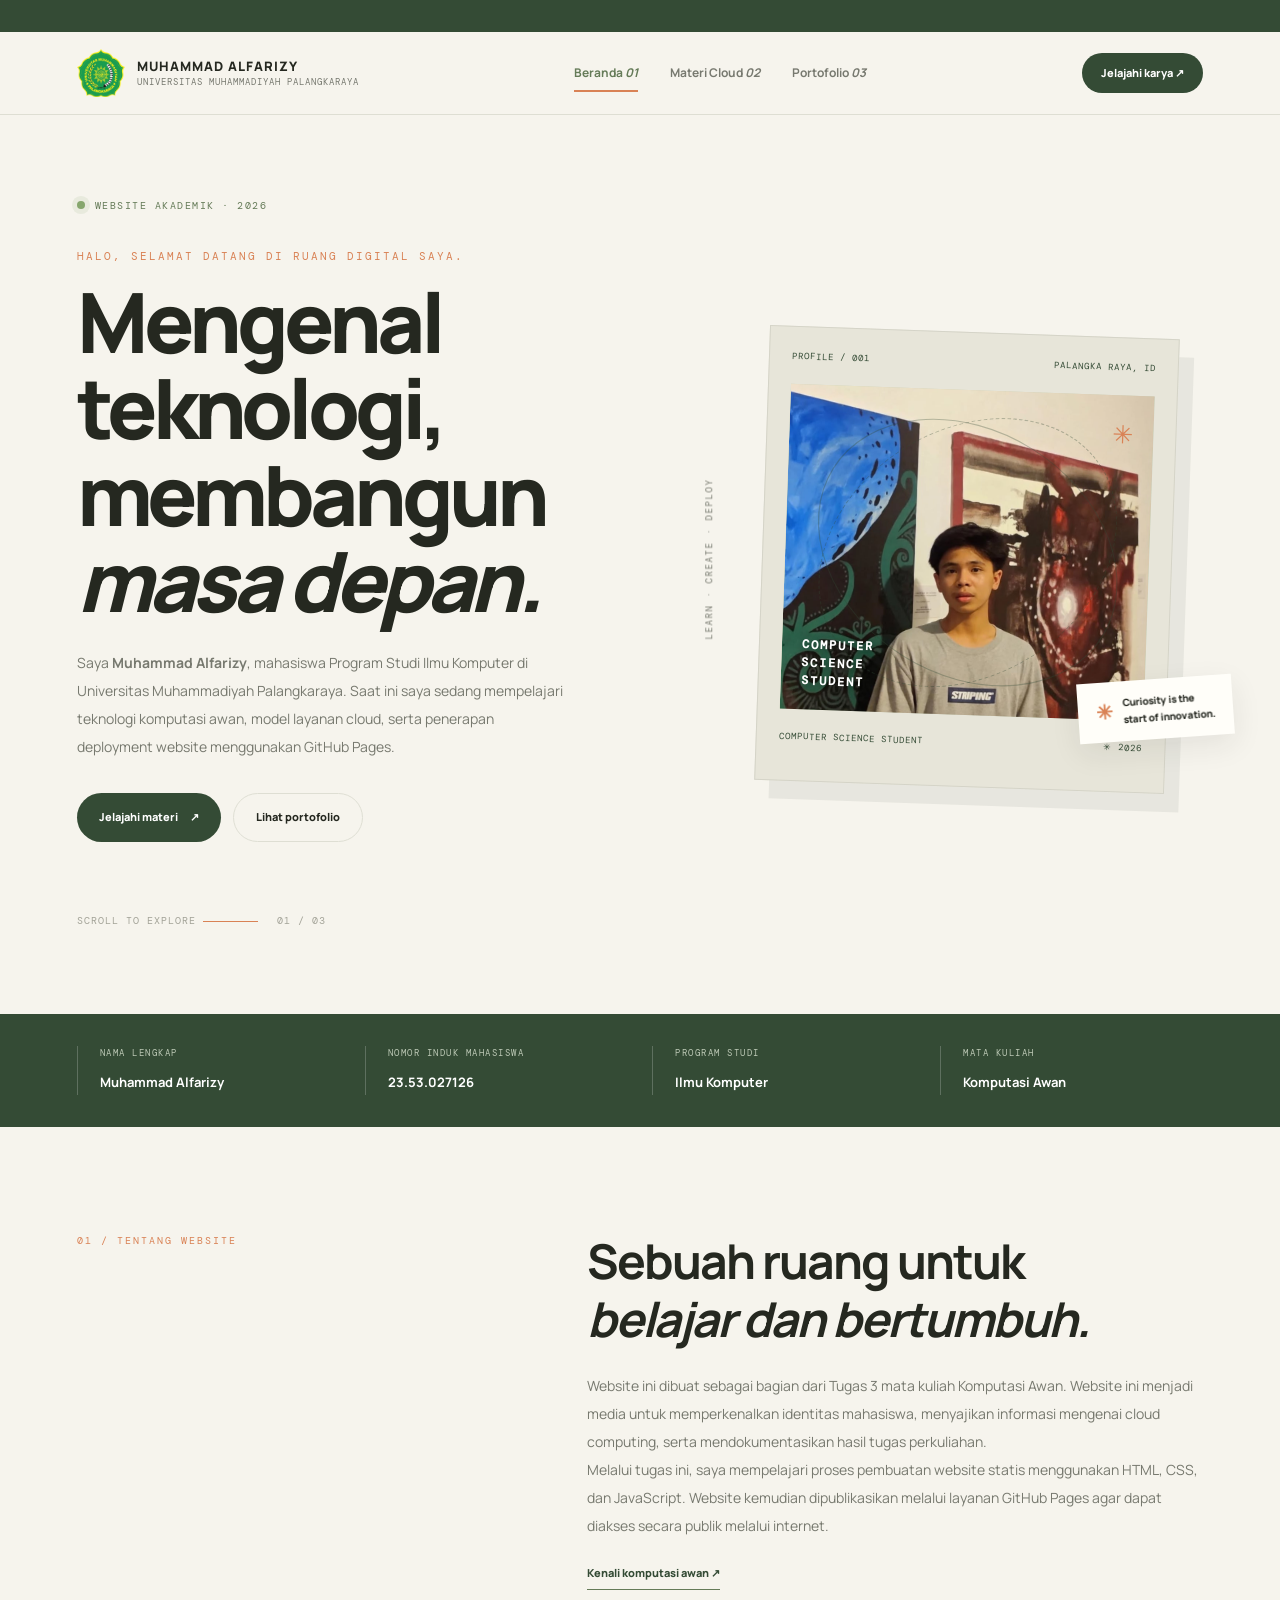
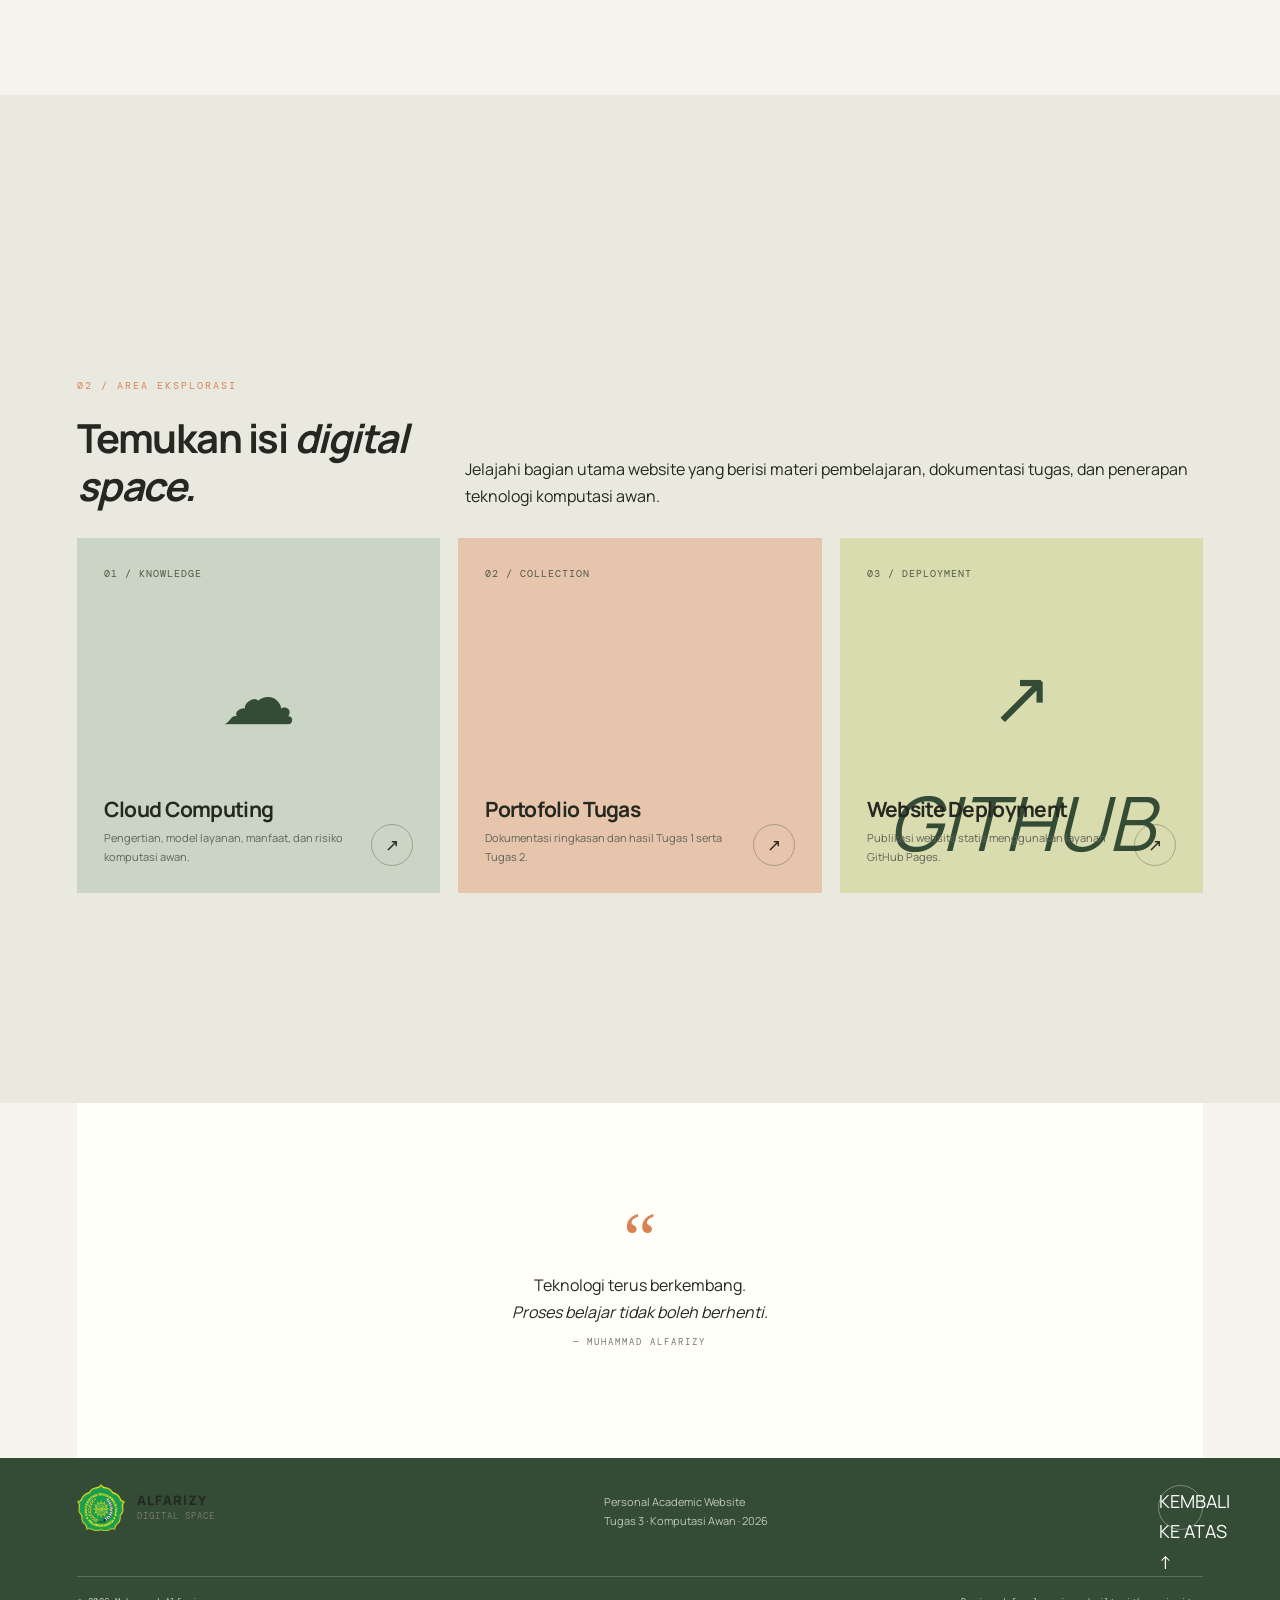
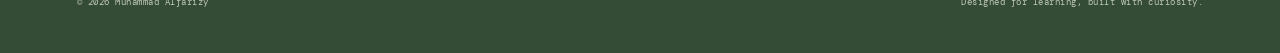
==== commit af0ea6ae: "Add files via upload" ====
--- a/index.html
+++ b/index.html
@@ -40,7 +40,7 @@
             >
 
             <span class="logo-text">
-                TUHAMMAD ALFARIZY
+                MUHAMMAD ALFARIZY
                 <small>UNIVERSITAS MUHAMMADIYAH PALANGKARAYA</small>
             </span>
 
